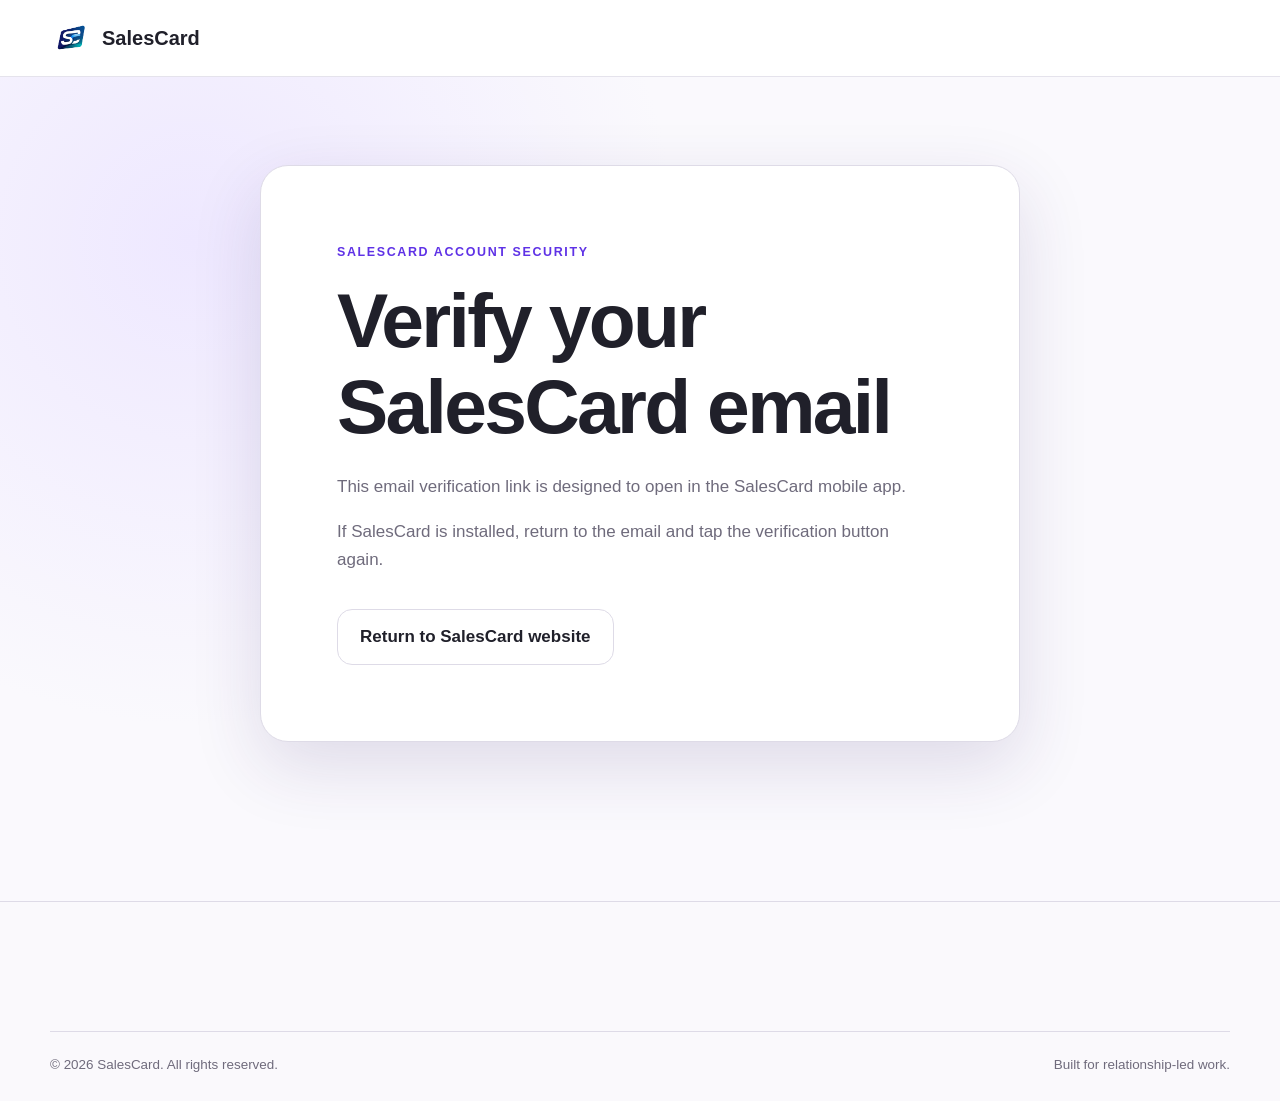
==== verify-email-change/index.html @ c1337ec2 "fix(auth): support email change universal links" ====
<!doctype html>
<html lang="en">
  <head>
    <meta charset="utf-8">
    <meta name="viewport" content="width=device-width, initial-scale=1">
    <title>Verify your SalesCard email</title>
    <meta
      name="description"
      content="Open your SalesCard email verification link in the SalesCard mobile app."
    >
    <meta name="robots" content="noindex">
    <meta name="theme-color" content="#5f32e6">
    <link rel="canonical" href="https://sales-card.com/verify-email-change">
    <link rel="icon" href="/assets/brand/salescard-logo.png">
    <link rel="stylesheet" href="/styles.css">
  </head>

  <body class="reset-fallback-page">
    <a class="skip-link" href="#main">Skip to content</a>

    <header class="site-header">
      <div class="container nav-shell">
        <a class="brand" href="/" aria-label="SalesCard home">
          <img
            src="/assets/brand/salescard-logo.png"
            width="44"
            height="44"
            alt=""
          >
          <span>SalesCard</span>
        </a>
      </div>
    </header>

    <main id="main">
      <section class="reset-fallback-hero">
        <div class="container reset-fallback-card">
          <p class="eyebrow">SalesCard account security</p>
          <h1>Verify your SalesCard email</h1>
          <p>
            This email verification link is designed to open in the SalesCard
            mobile app.
          </p>
          <p>
            If SalesCard is installed, return to the email and tap the
            verification button again.
          </p>
          <a class="button button-secondary" href="/">
            Return to SalesCard website
          </a>
        </div>
      </section>
    </main>

    <footer class="site-footer reset-fallback-footer">
      <div class="container footer-bottom">
        <p>© <span data-current-year>2026</span> SalesCard. All rights reserved.</p>
        <p>Built for relationship-led work.</p>
      </div>
    </footer>
  </body>
</html>
---- styles.css ----
:root {
  --ink: #20202a;
  --muted: #6f6b7c;
  --line: #dedbe7;
  --surface: #ffffff;
  --surface-soft: #f7f4ff;
  --surface-green: #eefbf5;
  --purple: #5f32e6;
  --purple-dark: #4520bc;
  --purple-soft: #eee8ff;
  --green: #0ea66b;
  --orange: #f26d4b;
  --blue: #087be6;
  --shadow: 0 24px 70px rgba(55, 38, 104, 0.14);
  --radius: 28px;
  --container: 1180px;
}

* {
  box-sizing: border-box;
}

html {
  scroll-behavior: smooth;
}

body {
  margin: 0;
  color: var(--ink);
  background: var(--surface);
  font-family:
    Inter, ui-sans-serif, -apple-system, BlinkMacSystemFont,
    "Segoe UI", sans-serif;
  font-size: 17px;
  line-height: 1.65;
  -webkit-font-smoothing: antialiased;
}

img {
  display: block;
  max-width: 100%;
  height: auto;
}

a {
  color: var(--purple);
  text-decoration-thickness: 1px;
  text-underline-offset: 3px;
}

a:hover {
  color: var(--purple-dark);
}

button,
input,
select,
textarea {
  font: inherit;
}

h1,
h2,
h3,
p {
  margin-top: 0;
}

h1,
h2,
h3 {
  line-height: 1.12;
  letter-spacing: -0.035em;
}

h1 {
  font-size: clamp(3rem, 7vw, 5.7rem);
}

h2 {
  font-size: clamp(2.1rem, 4.3vw, 3.7rem);
}

h3 {
  font-size: 1.28rem;
}

.container {
  width: min(calc(100% - 40px), var(--container));
  margin-inline: auto;
}

.narrow {
  max-width: 840px;
}

.sr-only {
  position: absolute;
  width: 1px;
  height: 1px;
  overflow: hidden;
  clip: rect(0 0 0 0);
  white-space: nowrap;
}

.skip-link {
  position: fixed;
  z-index: 999;
  top: 12px;
  left: 12px;
  padding: 10px 16px;
  border-radius: 12px;
  color: #fff;
  background: var(--purple);
  transform: translateY(-160%);
}

.skip-link:focus {
  transform: translateY(0);
}

.site-header {
  position: sticky;
  z-index: 50;
  top: 0;
  border-bottom: 1px solid rgba(222, 219, 231, 0.78);
  background: rgba(255, 255, 255, 0.92);
  backdrop-filter: blur(18px);
}

.nav-shell {
  display: flex;
  min-height: 76px;
  align-items: center;
  justify-content: space-between;
  gap: 28px;
}

.brand {
  display: inline-flex;
  align-items: center;
  gap: 10px;
  color: var(--ink);
  font-size: 1.25rem;
  font-weight: 850;
  text-decoration: none;
}

.brand img {
  width: 42px;
  height: 42px;
  border-radius: 12px;
}

.primary-navigation {
  display: flex;
  align-items: center;
  gap: 25px;
}

.primary-navigation > a:not(.button) {
  color: var(--ink);
  font-size: 0.94rem;
  font-weight: 700;
  text-decoration: none;
}

.menu-button {
  display: none;
  width: 46px;
  height: 46px;
  padding: 11px;
  border: 1px solid var(--line);
  border-radius: 14px;
  background: #fff;
}

.menu-button span:not(.sr-only) {
  display: block;
  height: 2px;
  margin: 5px 0;
  background: var(--ink);
}

.button {
  display: inline-flex;
  min-height: 52px;
  align-items: center;
  justify-content: center;
  padding: 13px 22px;
  border: 1px solid var(--purple);
  border-radius: 15px;
  color: #fff;
  background: var(--purple);
  box-shadow: 0 12px 30px rgba(95, 50, 230, 0.18);
  font-weight: 800;
  text-decoration: none;
  cursor: pointer;
}

.button:hover {
  color: #fff;
  background: var(--purple-dark);
}

.button-small {
  min-height: 42px;
  padding: 9px 17px;
  border-radius: 13px;
  font-size: 0.9rem;
}

.button-secondary {
  color: var(--ink);
  border-color: var(--line);
  background: #fff;
  box-shadow: none;
}

.button-secondary:hover {
  color: var(--purple);
  background: var(--surface-soft);
}

.button-light {
  color: var(--purple);
  border-color: #fff;
  background: #fff;
}

.eyebrow {
  margin-bottom: 14px;
  color: var(--purple);
  font-size: 0.78rem;
  font-weight: 900;
  letter-spacing: 0.13em;
  text-transform: uppercase;
}

.lead,
.hero-lead {
  color: var(--muted);
  font-size: clamp(1.1rem, 2vw, 1.35rem);
}

.hero {
  position: relative;
  overflow: hidden;
  padding: 88px 0 92px;
  background:
    radial-gradient(circle at 8% 10%, #f1ecff 0, transparent 32%),
    radial-gradient(circle at 94% 40%, #e8f7ff 0, transparent 31%),
    #fff;
}

.hero::after {
  position: absolute;
  right: -200px;
  bottom: -300px;
  width: 660px;
  height: 660px;
  border-radius: 50%;
  background: rgba(95, 50, 230, 0.055);
  content: "";
}

.hero-grid {
  position: relative;
  z-index: 1;
  display: grid;
  align-items: center;
  gap: 76px;
  grid-template-columns: minmax(0, 1.04fr) minmax(380px, 0.72fr);
}

.hero h1 {
  max-width: 780px;
  margin-bottom: 27px;
}

.hero-lead {
  max-width: 690px;
}

.hero-actions {
  display: flex;
  flex-wrap: wrap;
  gap: 13px;
  margin: 31px 0 28px;
}

.trust-list {
  display: flex;
  flex-wrap: wrap;
  gap: 12px 24px;
  margin: 0;
  padding: 0;
  color: var(--muted);
  font-size: 0.92rem;
  list-style: none;
}

.trust-list li::before {
  margin-right: 8px;
  color: var(--green);
  content: "●";
}

.product-visual {
  position: relative;
  max-width: 440px;
  margin-inline: auto;
}

.phone-frame {
  overflow: hidden;
  padding: 10px;
  border: 1px solid #d7d1e5;
  border-radius: 48px;
  background: #111118;
  box-shadow: var(--shadow);
}

.phone-frame img {
  border-radius: 39px;
}

.visual-note {
  position: absolute;
  max-width: 205px;
  padding: 13px 16px;
  border: 1px solid rgba(222, 219, 231, 0.86);
  border-radius: 17px;
  background: rgba(255, 255, 255, 0.95);
  box-shadow: 0 18px 45px rgba(38, 26, 74, 0.15);
  backdrop-filter: blur(12px);
}

.visual-note strong,
.visual-note span {
  display: block;
}

.visual-note strong {
  font-size: 0.92rem;
}

.visual-note span {
  color: var(--muted);
  font-size: 0.76rem;
}

.visual-note-top {
  top: 18%;
  left: -76px;
}

.visual-note-bottom {
  right: -62px;
  bottom: 18%;
}

.proof-strip {
  border-block: 1px solid var(--line);
  background: #fff;
}

.proof-grid {
  display: grid;
  grid-template-columns: repeat(4, 1fr);
}

.proof-grid div {
  padding: 26px 22px;
  border-right: 1px solid var(--line);
  text-align: center;
}

.proof-grid div:last-child {
  border-right: 0;
}

.proof-grid strong,
.proof-grid span {
  display: block;
}

.proof-grid strong {
  color: var(--purple);
  font-size: 1.75rem;
}

.proof-grid span {
  color: var(--muted);
  font-size: 0.9rem;
}

.section {
  padding: 104px 0;
}

.section-compact {
  padding: 68px 0 96px;
}

.section-soft {
  background: var(--surface-soft);
}

.section-heading {
  max-width: 820px;
  margin-bottom: 48px;
}

.section-heading h2 {
  margin-bottom: 20px;
}

.section-heading > p:last-child {
  max-width: 720px;
  color: var(--muted);
  font-size: 1.12rem;
}

.feature-grid {
  display: grid;
  gap: 18px;
  grid-template-columns: repeat(4, 1fr);
}

.feature-card {
  min-height: 245px;
  padding: 28px;
  border: 1px solid var(--line);
  border-radius: 24px;
  background: #fff;
  box-shadow: 0 14px 42px rgba(47, 36, 79, 0.06);
}

.feature-card:nth-child(3n + 1) .feature-icon {
  color: var(--green);
  background: var(--surface-green);
}

.feature-card:nth-child(3n + 2) .feature-icon {
  color: var(--purple);
  background: var(--purple-soft);
}

.feature-card:nth-child(3n) .feature-icon {
  color: var(--blue);
  background: #eaf4ff;
}

.feature-icon {
  display: grid;
  width: 52px;
  height: 52px;
  margin-bottom: 25px;
  place-items: center;
  border-radius: 16px;
  font-size: 1.35rem;
  font-weight: 900;
}

.feature-card p {
  color: var(--muted);
}

.workflow-grid {
  display: grid;
  gap: 72px;
  grid-template-columns: 0.85fr 1.15fr;
}

.workflow-list {
  display: grid;
  gap: 14px;
  margin: 0;
  padding: 0;
  list-style: none;
}

.workflow-list li {
  display: grid;
  gap: 18px;
  padding: 23px;
  border: 1px solid #e1dbee;
  border-radius: 20px;
  background: rgba(255, 255, 255, 0.75);
  grid-template-columns: 58px 1fr;
}

.workflow-list li > span {
  color: var(--purple);
  font-weight: 900;
}

.workflow-list h3,
.workflow-list p {
  margin-bottom: 4px;
}

.workflow-list p {
  color: var(--muted);
}

.split-card {
  display: grid;
  overflow: hidden;
  border: 1px solid var(--line);
  border-radius: var(--radius);
  background: #fff;
  box-shadow: var(--shadow);
  grid-template-columns: 1.25fr 0.75fr;
}

.split-card > div {
  padding: clamp(34px, 6vw, 65px);
}

.check-list {
  display: grid;
  gap: 11px;
  margin: 28px 0 0;
  padding: 0;
  list-style: none;
}

.check-list li::before {
  margin-right: 10px;
  color: var(--green);
  content: "✓";
  font-weight: 900;
}

.audience-panel {
  color: #fff;
  background:
    linear-gradient(145deg, var(--purple), #3d198e);
}

.audience-tags {
  display: flex;
  flex-wrap: wrap;
  gap: 10px;
  margin-top: 28px;
}

.audience-tags span {
  padding: 9px 13px;
  border: 1px solid rgba(255, 255, 255, 0.26);
  border-radius: 999px;
  background: rgba(255, 255, 255, 0.1);
  font-size: 0.88rem;
}

.privacy-section {
  color: #fff;
  background: #17151f;
}

.privacy-grid {
  display: grid;
  gap: 65px;
  grid-template-columns: 0.9fr 1.1fr;
}

.privacy-grid p {
  color: #d3cedd;
}

.link-row {
  display: flex;
  flex-wrap: wrap;
  gap: 12px 22px;
  margin-top: 28px;
}

.link-row a {
  color: #fff;
  font-weight: 750;
}

.final-cta {
  padding-top: 80px;
}

.cta-panel {
  display: flex;
  align-items: center;
  justify-content: space-between;
  gap: 45px;
  padding: clamp(34px, 6vw, 68px);
  border-radius: var(--radius);
  color: #fff;
  background:
    radial-gradient(circle at top right, #805fff, transparent 38%),
    linear-gradient(135deg, #5730d7, #32107e);
}

.cta-panel > div {
  max-width: 710px;
}

.cta-panel p {
  color: #e9e3ff;
}

.page-hero {
  padding: 88px 0 58px;
  background:
    radial-gradient(circle at 15% 20%, #eee8ff, transparent 38%),
    #faf9fd;
}

.page-hero h1 {
  margin-bottom: 20px;
  font-size: clamp(2.8rem, 6vw, 4.8rem);
}

.reset-fallback-hero {
  min-height: calc(100vh - 76px);
  padding: 88px 0;
  background:
    radial-gradient(circle at 15% 20%, #eee8ff, transparent 38%),
    #faf9fd;
}

.reset-fallback-card {
  max-width: 760px;
  padding: clamp(32px, 7vw, 76px);
  border: 1px solid var(--line);
  border-radius: var(--radius);
  background: var(--surface);
  box-shadow: var(--shadow);
}

.reset-fallback-card h1 {
  margin-bottom: 24px;
  font-size: clamp(2.8rem, 6vw, 4.8rem);
}

.reset-fallback-card p:not(.eyebrow) {
  max-width: 600px;
  color: var(--muted);
}

.reset-fallback-card .button {
  margin-top: 18px;
}

.reset-fallback-footer {
  border-top: 1px solid var(--line);
}

.legal-hero {
  border-bottom: 1px solid var(--line);
}

.document-meta {
  display: flex;
  flex-wrap: wrap;
  gap: 10px;
  margin-top: 25px;
}

.document-meta span {
  padding: 7px 11px;
  border: 1px solid var(--line);
  border-radius: 999px;
  color: var(--muted);
  background: #fff;
  font-size: 0.82rem;
  font-weight: 700;
}

.document-section {
  padding: 65px 0 105px;
}

.document-layout {
  display: grid;
  align-items: start;
  gap: 70px;
  grid-template-columns: 235px minmax(0, 760px);
}

.document-aside {
  position: sticky;
  top: 110px;
  padding: 22px;
  border: 1px solid var(--line);
  border-radius: 18px;
  background: var(--surface-soft);
}

.document-aside p {
  color: var(--muted);
  font-size: 0.9rem;
}

.text-link {
  font-weight: 800;
  text-decoration: none;
}

.legal-document section {
  padding: 30px 0;
  border-bottom: 1px solid var(--line);
}

.legal-document section:first-child {
  padding-top: 0;
}

.legal-document section:last-child {
  border-bottom: 0;
}

.legal-document h2 {
  font-size: 1.7rem;
}

.legal-document p,
.legal-document li {
  color: #4f4b59;
}

.legal-document li + li {
  margin-top: 9px;
}

.legal-document address {
  font-style: normal;
}

.table-wrap {
  overflow-x: auto;
}

table {
  width: 100%;
  border-collapse: collapse;
}

th,
td {
  padding: 14px;
  border: 1px solid var(--line);
  text-align: left;
  vertical-align: top;
}

th {
  background: var(--surface-soft);
}

.deletion-grid {
  display: grid;
  align-items: start;
  gap: 52px;
  grid-template-columns: 1.05fr 0.95fr;
}

.request-card,
.deletion-information section,
.support-card,
.legal-card {
  border: 1px solid var(--line);
  border-radius: 22px;
  background: #fff;
}

.request-card {
  padding: clamp(28px, 5vw, 45px);
  box-shadow: var(--shadow);
}

.deletion-form {
  display: grid;
  gap: 20px;
  margin-top: 30px;
}

.form-field {
  display: grid;
  gap: 7px;
}

.form-field label,
.consent-field {
  font-weight: 800;
}

.form-field label span {
  display: block;
  color: var(--muted);
  font-size: 0.78rem;
  font-weight: 500;
}

input,
select,
textarea {
  width: 100%;
  padding: 13px 14px;
  border: 1px solid #cbc6d8;
  border-radius: 12px;
  color: var(--ink);
  background: #fff;
}

input:focus,
select:focus,
textarea:focus {
  outline: 3px solid rgba(95, 50, 230, 0.16);
  border-color: var(--purple);
}

.consent-field {
  display: grid;
  align-items: start;
  gap: 11px;
  grid-template-columns: 22px 1fr;
  font-size: 0.9rem;
}

.consent-field input {
  width: 19px;
  height: 19px;
  margin-top: 3px;
}

.form-status {
  min-height: 24px;
  color: var(--purple);
  font-weight: 700;
}

.deletion-information {
  display: grid;
  gap: 16px;
}

.deletion-information section {
  padding: 24px;
}

.deletion-information h2 {
  font-size: 1.35rem;
}

.deletion-information p,
.deletion-information li {
  color: var(--muted);
}

.support-grid,
.legal-card-grid {
  display: grid;
  gap: 18px;
  grid-template-columns: repeat(2, 1fr);
}

.support-card,
.legal-card {
  padding: 30px;
}

.support-card p,
.legal-card p {
  color: var(--muted);
}

.legal-card {
  color: var(--ink);
  text-decoration: none;
  transition:
    transform 160ms ease,
    box-shadow 160ms ease,
    border-color 160ms ease;
}

.legal-card:hover {
  color: var(--ink);
  border-color: #c4b7f3;
  box-shadow: 0 18px 45px rgba(47, 36, 79, 0.1);
  transform: translateY(-3px);
}

.legal-card span {
  color: var(--purple);
  font-weight: 800;
}

.site-footer {
  padding: 74px 0 25px;
  border-top: 1px solid var(--line);
  background: #faf9fc;
}

.footer-grid {
  display: grid;
  gap: 55px;
  grid-template-columns: 1.4fr 0.6fr 1fr;
}

.footer-grid > div {
  display: flex;
  flex-direction: column;
  align-items: flex-start;
}

.footer-grid h2 {
  margin-bottom: 15px;
  font-size: 1rem;
}

.footer-grid p {
  max-width: 440px;
  color: var(--muted);
}

.footer-grid a:not(.brand) {
  margin-bottom: 8px;
  color: var(--muted);
  font-size: 0.9rem;
  text-decoration: none;
}

.footer-grid a:hover {
  color: var(--purple);
}

.footer-bottom {
  display: flex;
  justify-content: space-between;
  gap: 25px;
  margin-top: 55px;
  padding-top: 22px;
  border-top: 1px solid var(--line);
  color: var(--muted);
  font-size: 0.84rem;
}

.footer-bottom p {
  margin: 0;
}

@media (max-width: 980px) {
  .hero-grid,
  .workflow-grid,
  .split-card,
  .privacy-grid,
  .deletion-grid {
    grid-template-columns: 1fr;
  }

  .hero-copy {
    text-align: center;
  }

  .hero-copy .hero-lead {
    margin-inline: auto;
  }

  .hero-actions,
  .trust-list {
    justify-content: center;
  }

  .product-visual {
    margin-top: 25px;
  }

  .feature-grid {
    grid-template-columns: repeat(2, 1fr);
  }

  .document-layout {
    gap: 38px;
    grid-template-columns: 1fr;
  }

  .document-aside {
    position: static;
  }
}

@media (max-width: 760px) {
  body {
    font-size: 16px;
  }

  .container {
    width: min(calc(100% - 28px), var(--container));
  }

  .menu-button {
    display: block;
  }

  .primary-navigation {
    position: absolute;
    top: calc(100% + 1px);
    right: 14px;
    left: 14px;
    display: none;
    align-items: stretch;
    padding: 18px;
    border: 1px solid var(--line);
    border-radius: 18px;
    background: #fff;
    box-shadow: var(--shadow);
    flex-direction: column;
  }

  .primary-navigation.is-open {
    display: flex;
  }

  .primary-navigation .button {
    width: 100%;
  }

  .hero {
    padding: 66px 0 78px;
  }

  .hero-grid {
    gap: 45px;
  }

  .phone-frame {
    border-radius: 36px;
  }

  .phone-frame img {
    border-radius: 28px;
  }

  .visual-note {
    display: none;
  }

  .proof-grid {
    grid-template-columns: repeat(2, 1fr);
  }

  .proof-grid div:nth-child(2) {
    border-right: 0;
  }

  .proof-grid div:nth-child(-n + 2) {
    border-bottom: 1px solid var(--line);
  }

  .section {
    padding: 76px 0;
  }

  .feature-grid,
  .support-grid,
  .legal-card-grid,
  .footer-grid {
    grid-template-columns: 1fr;
  }

  .feature-card {
    min-height: auto;
  }

  .cta-panel,
  .footer-bottom {
    align-items: flex-start;
    flex-direction: column;
  }

  .page-hero {
    padding: 65px 0 44px;
  }

  .document-section {
    padding: 45px 0 75px;
  }
}

@media (max-width: 430px) {
  h1 {
    font-size: 2.7rem;
  }

  h2 {
    font-size: 2rem;
  }

  .hero-actions {
    align-items: stretch;
    flex-direction: column;
  }

  .hero-actions .button {
    width: 100%;
  }

  .proof-grid {
    grid-template-columns: 1fr;
  }

  .proof-grid div {
    border-right: 0;
    border-bottom: 1px solid var(--line);
  }

  .proof-grid div:last-child {
    border-bottom: 0;
  }
}

@media (prefers-reduced-motion: reduce) {
  html {
    scroll-behavior: auto;
  }

  *,
  *::before,
  *::after {
    animation-duration: 0.01ms !important;
    animation-iteration-count: 1 !important;
    transition-duration: 0.01ms !important;
  }
}
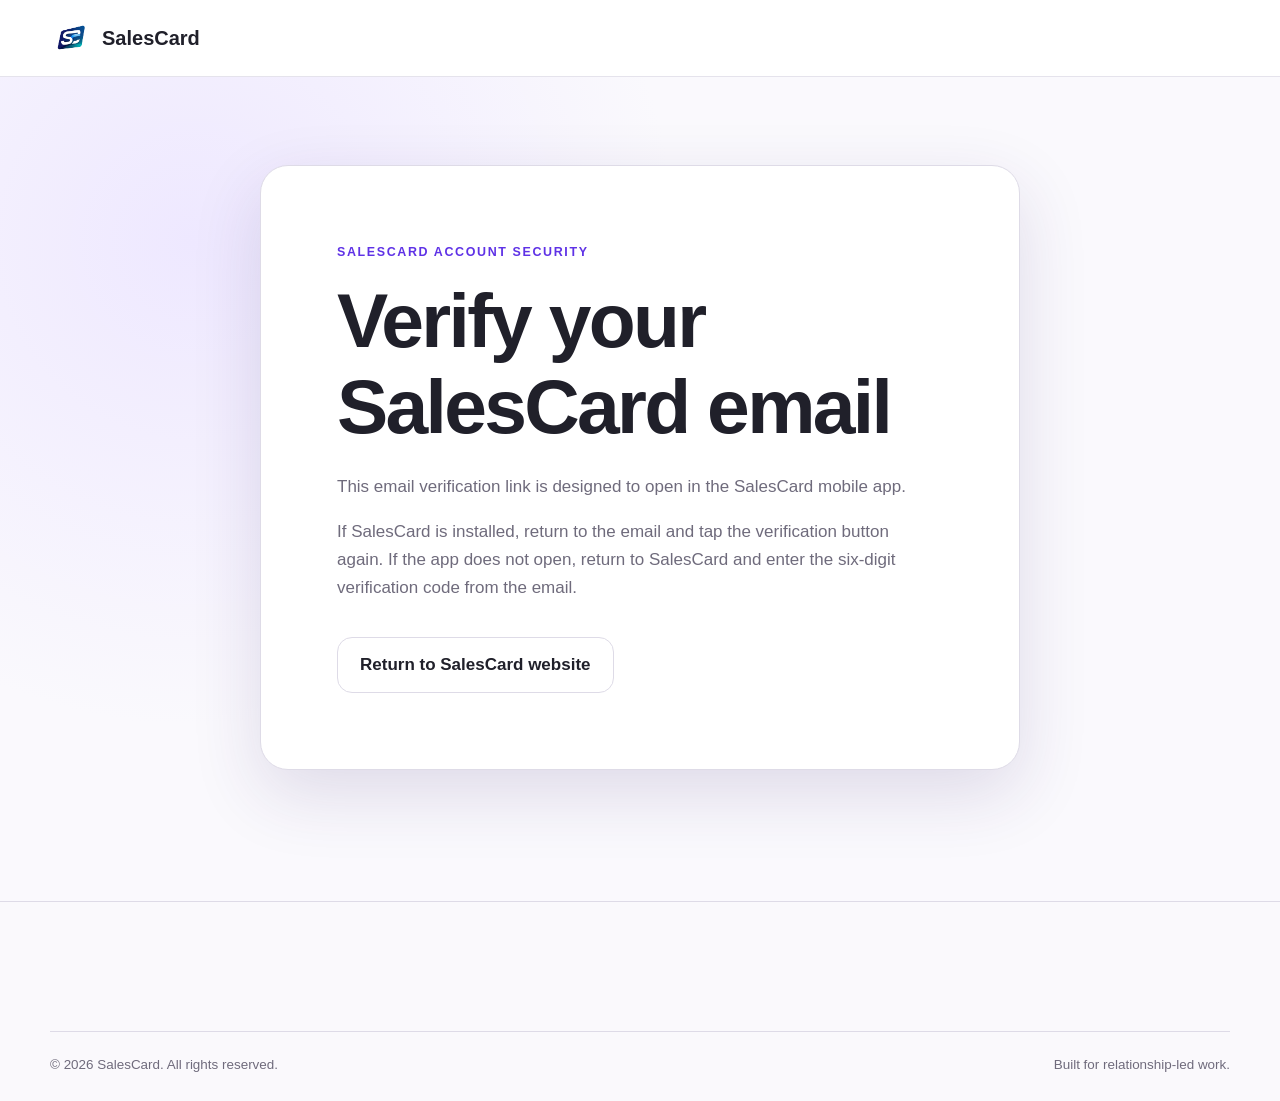
==== commit 324cc1f7: "fix(auth): clarify email change fallback" ====
--- a/verify-email-change/index.html
+++ b/verify-email-change/index.html
@@ -43,7 +43,9 @@
           </p>
           <p>
             If SalesCard is installed, return to the email and tap the
-            verification button again.
+            verification button again. If the app does not open, return to
+            SalesCard and enter the six-digit verification code from the
+            email.
           </p>
           <a class="button button-secondary" href="/">
             Return to SalesCard website
